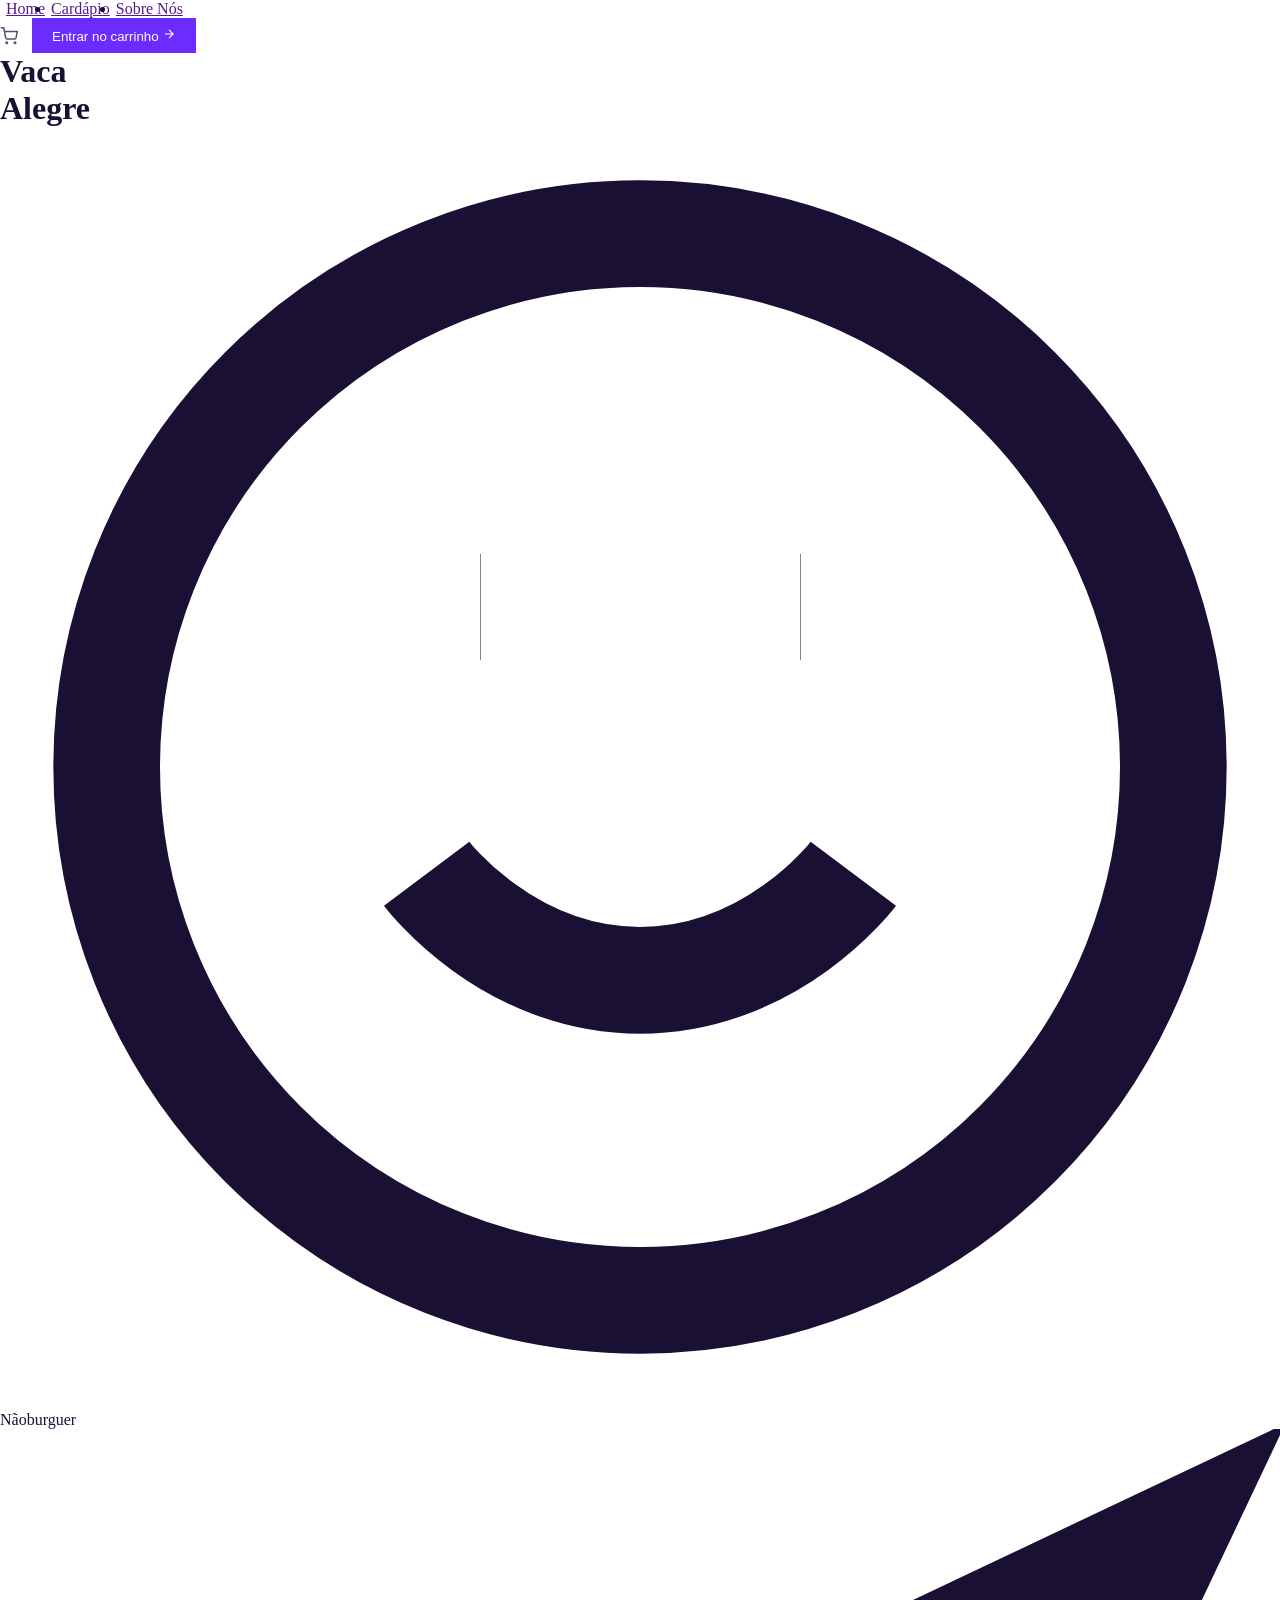
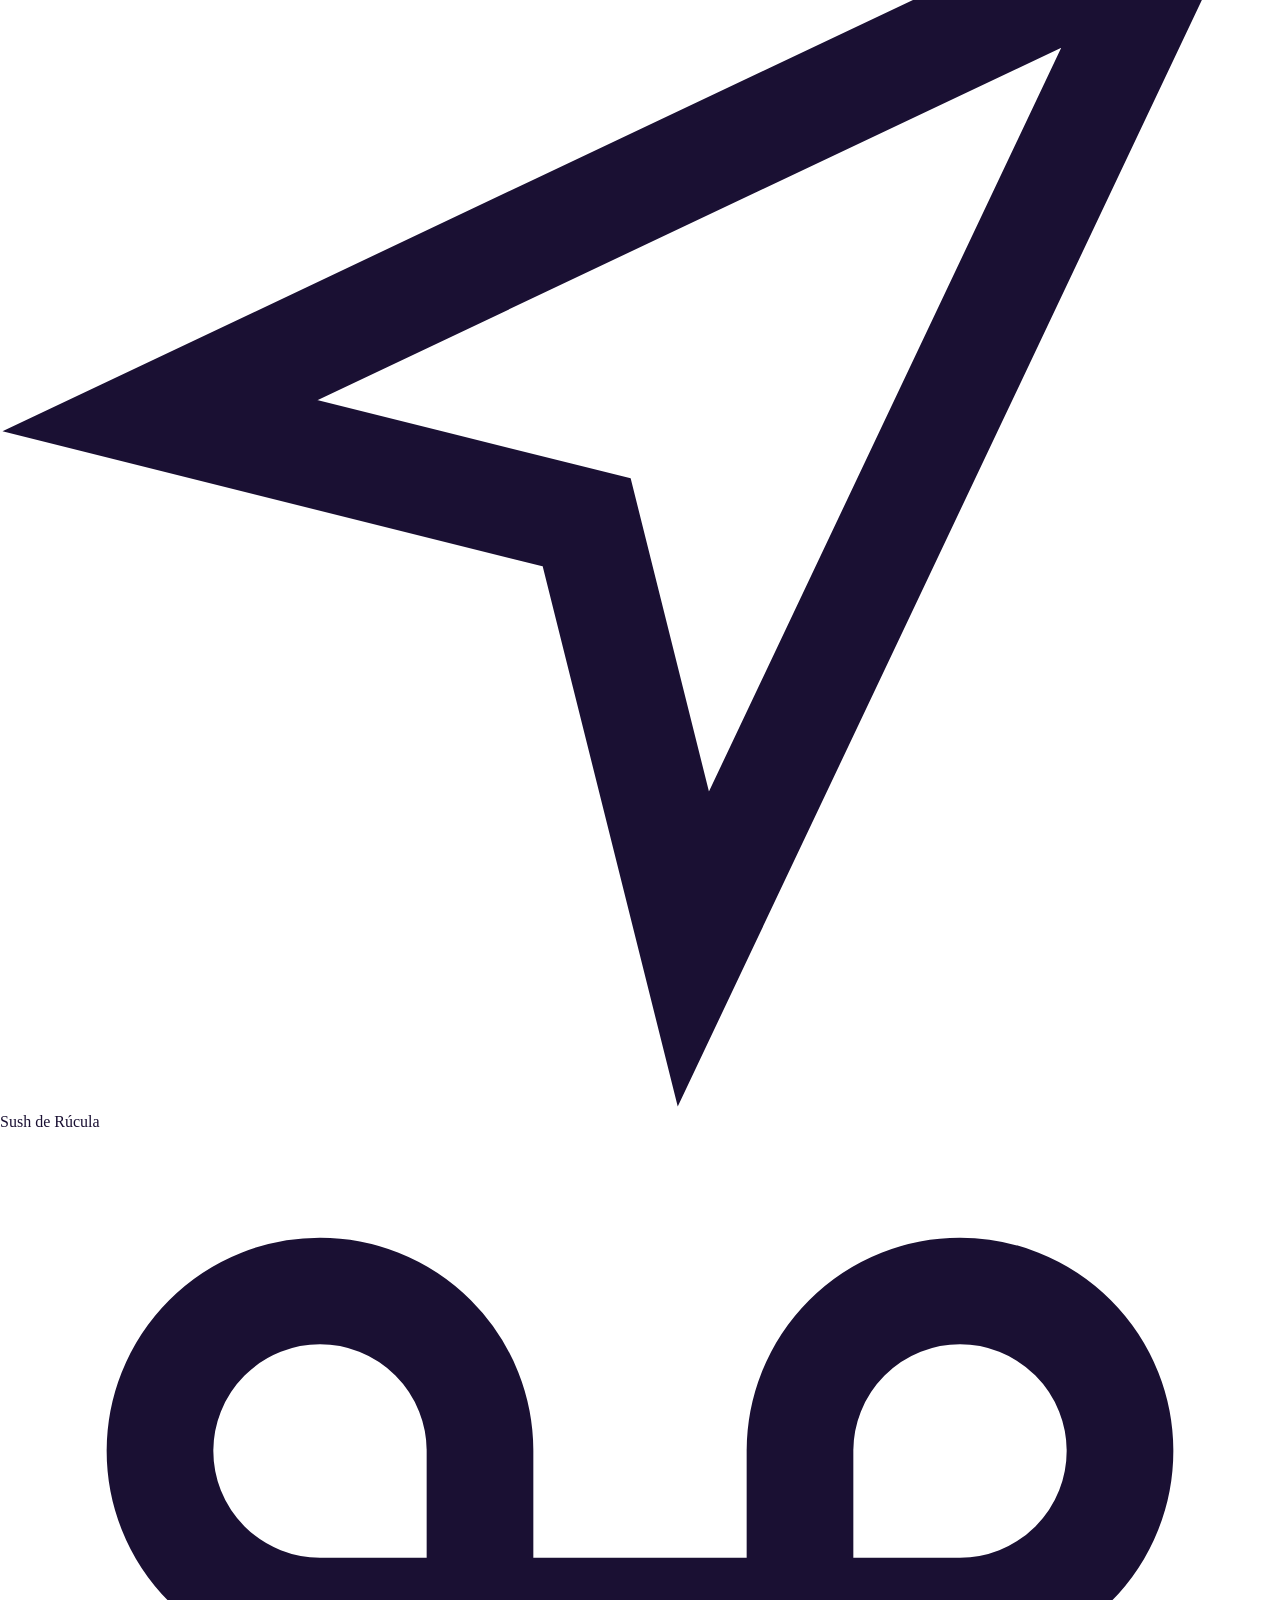
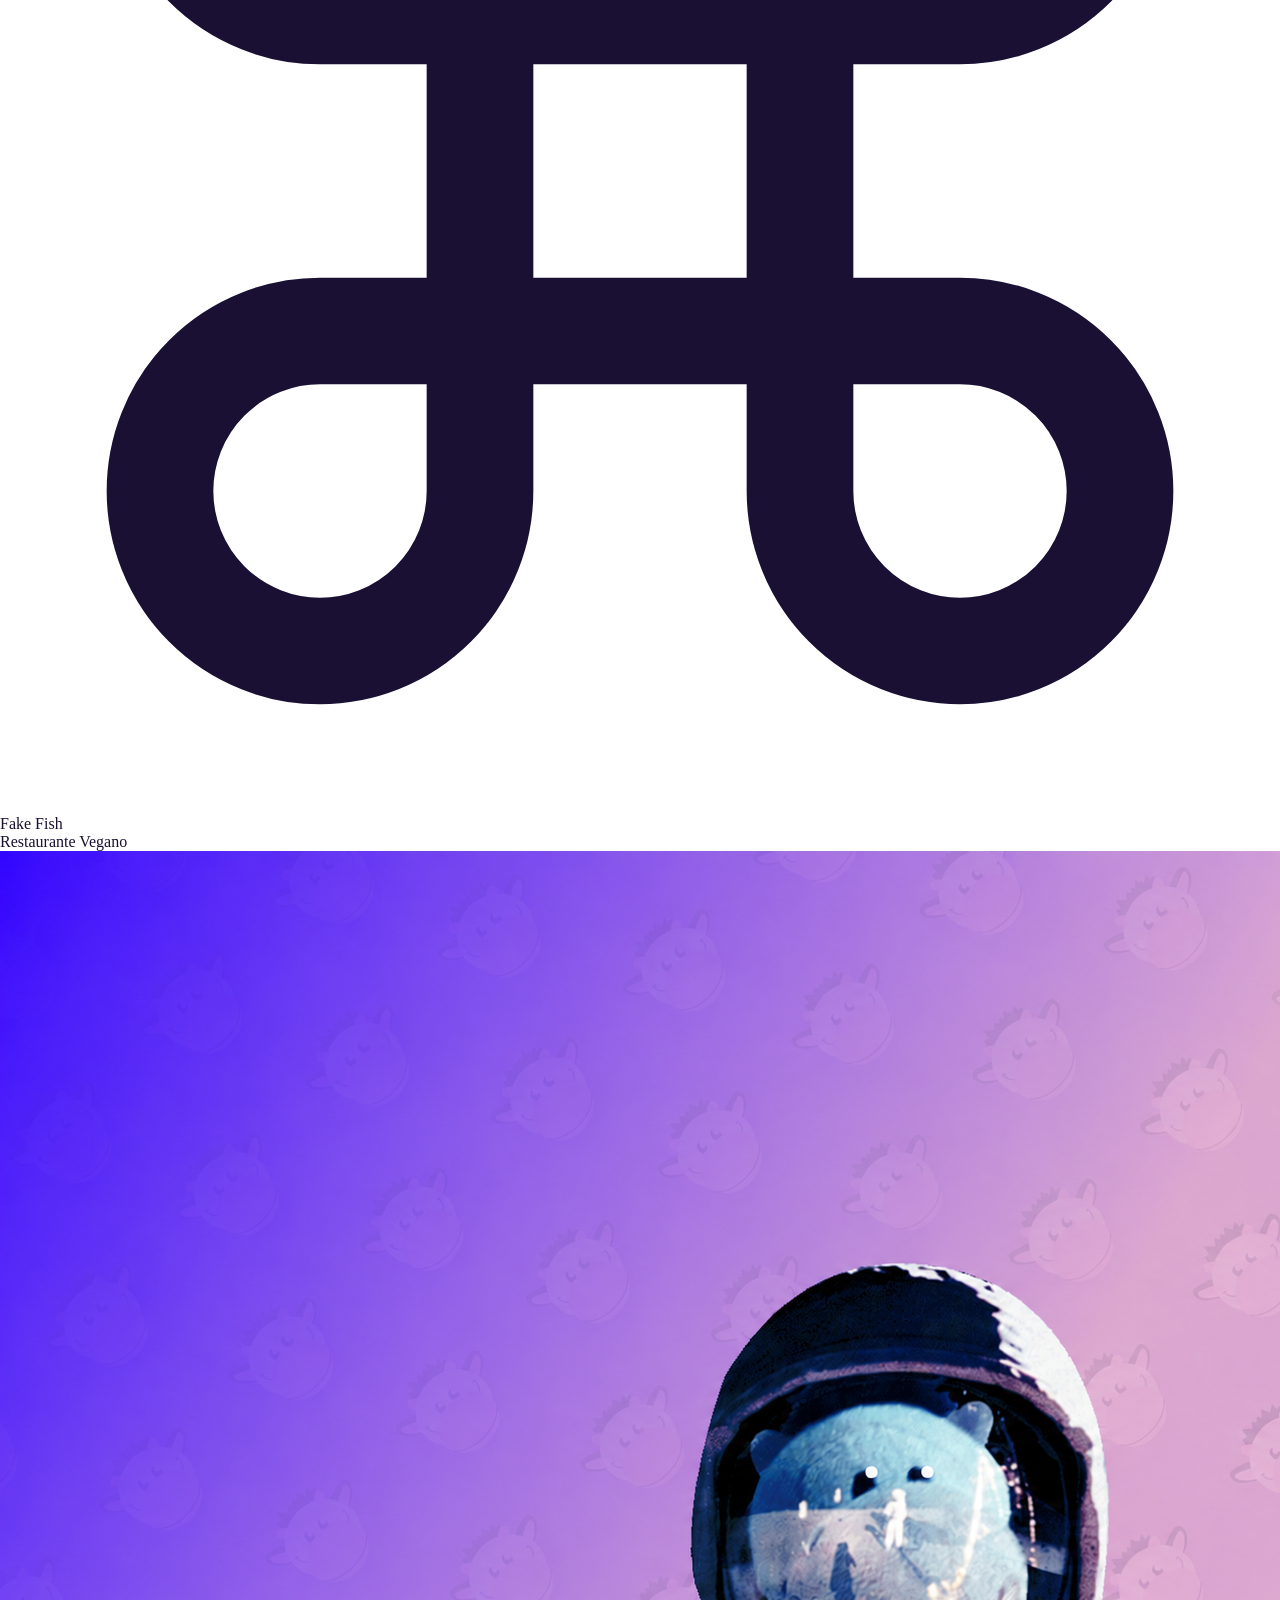
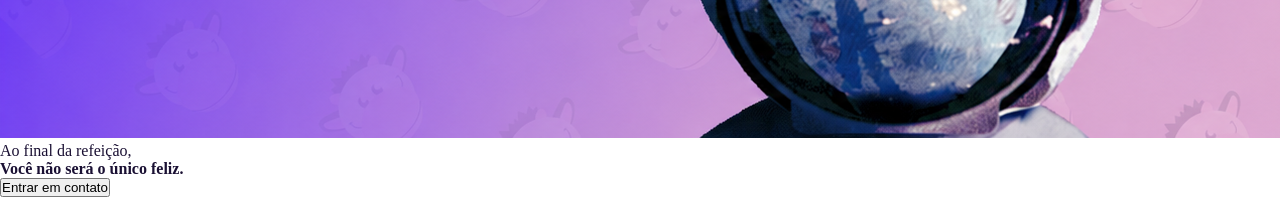
==== SITE/index.html @ 046a637c "Primeiro commit" ====
<!DOCTYPE html>
<html lang="en">

<head>
    <meta charset="UTF-8">
    <meta name="viewport" content="width=device-width, initial-scale=1.0">
    <title>Vaca Alegre - Restaurante Vegano</title>
    <link rel="stylesheet" href="style.css">
</head>

<body>
    <nav>
        <ul class="nav-logo">
            <img src="imagens/vaca-alegre-marca.svg" alt="">
            </div class="nav-links">
            <li><a href="">Home</a></li>
            <li><a href="">Cardápio</a></li>
            <li><a href="">Sobre Nós</a></li>
        </ul>

        <div class="nav-actions">
            <span class="nav-cart">
                <svg viewBox="0 0 24 24" fill="none" stroke="currentColor" stroke-width="2" width="18" height="18"><circle cx="9" cy="21" r="1"/><circle cx="20" cy="21" r="1"/><path d="M1 1h4l2.68 13.39a2 2 0 0 0 2 1.61h9.72a2 2 0 0 0 2-1.61L23 6H6"/></svg>
            </span>
            <button class="btn-entrar">
                Entrar no carrinho
                <svg viewBox="0 0 24 24" fill="none" stroke="currentColor" stroke-width="2"><path d="M5 12h14M12 5l7 7-7 7"/></svg>
            </button>

        </div>
    </nav>
    <div class="hero-topo">
        <div class="hero-text">
            <h1 class="hero-title">
                Vaca <br>
                <span class="alegre">Alegre</span>
            </h1>
        </div>
        <div class="hero-menu">
            <div class="hero-menu-item">
                <svg viewBox="0 0 24 24" fill="none" stroke="currentColor" stroke-width="2"><circle cx="12" cy="12" r="10"/><path d="M8 14s1.5 2 4 2 4-2 4-2"/><line x1="9" y1="9" x2="9.01" y2="9"/><line x1="15" y1="9" x2="15.01" y2="9"/></svg>
                Nãoburguer
            </div>
            <div class="hero-menu-item">
                <svg viewBox="0 0 24 24" fill="none" stroke="currentColor" stroke-width="2"><path d="M3 11l19-9-9 19-2-8-8-2z"/></svg>
                Sush de Rúcula
            </div>
            <div class="hero-menu-item">
                <svg viewBox="0 0 24 24" fill="none" stroke="currentColor" stroke-width="2"><path d="M18 3a3 3 0 0 0-3 3v12a3 3 0 0 0 3 3 3 3 0 0 0 3-3 3 3 0 0 0-3-3H6a3 3 0 0 0-3 3 3 3 0 0 0 3 3 3 3 0 0 0 3-3V6a3 3 0 0 0-3-3 3 3 0 0 0-3 3 3 3 0 0 0 3 3h12a3 3 0 0 0 3-3 3 3 0 0 0-3-3z"/></svg>
                Fake Fish
            </div>
            <div class="hero-menu-item active">
                Restaurante Vegano
            </div>

        </div>
        <div class="hero banner">
            <img src="imagens/espaco.png" alt="">
            <div class="hero-banner-content">
                <p>
                    Ao final da refeição, <br>
                    <strong>Você não será o único feliz.</strong>
                </p>
                <button class="btn-contato">
                    Entrar em contato
                </button>

            </div>

        </div>

    </div>

    </div>
</body>

</html>
---- SITE/style.css ----
*{
    box-sizing: border-box;
    margin: 0;
    padding: 0;
} 
body{
    background-color: #fff;
    color: #1a1033;
    overflow-x: hidden;
}
.nav{
    display: flex;
    align-items: center;
    justify-content: space-between;
    padding: 18px 48px;
    position: fixed;
    background-color: rgba(255,255,255, 0.92);
    top: 0;
    backdrop-filter: blur(12px);
    border-bottom: 2px solide rgba(108, 43, 255, 0.07);
}
.nav-logo{
    display: flex;
    align-items: center;
    gap: 6px;
}
.nav-links{
    display: flex;
    gap: 32px;
}
.nav-links a{
    text-decoration: none;
    font-weight: bold;
    text-decoration: uppercase;
    color: #5a4b7a;
}
.nav-links a:hover{
    color: #6c2bff;
}
.nav-actions{
    display: flex;
    align-items: center;
    gap: 14px;
}
.nav-cart{
    color: #5a4b7a;
    display: flex;
    align-items: center;
    gap: 4px;
}
.btn-entrar{
    background-color: #6c2bff;
    color: white;
    border: none;
    padding: 9px 20px;
    cursor: pointer;
    gap: 6px;
    transform: background .2s,transform .15s;
}
.btn-entrar:hover{
    background: #5519ee;
    transform: translateY(-1px);
}
.btn-entrar svg{
    width: 14px; height: 14px;
}
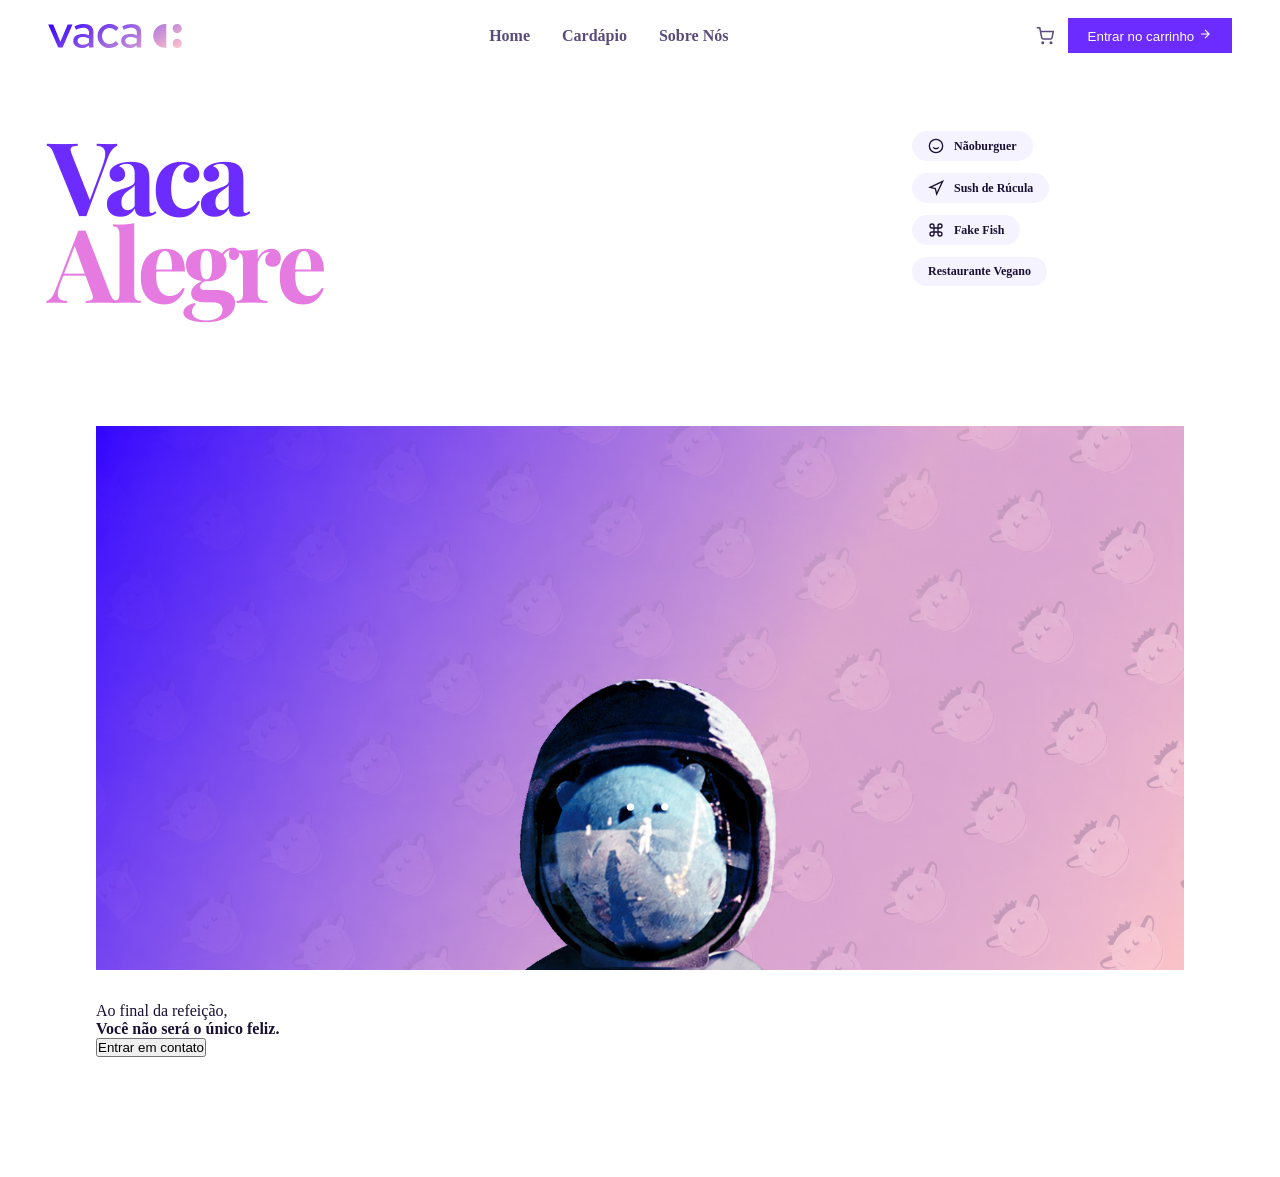
==== commit 292f6d88: "aula1606" ====
--- a/SITE/index.html
+++ b/SITE/index.html
@@ -10,9 +10,11 @@
 
 <body>
     <nav>
-        <ul class="nav-logo">
+       <div class="nav-logo">
             <img src="imagens/vaca-alegre-marca.svg" alt="">
-            </div class="nav-links">
+        </div>    
+       
+         <ul class="nav-links">
             <li><a href="">Home</a></li>
             <li><a href="">Cardápio</a></li>
             <li><a href="">Sobre Nós</a></li>
@@ -29,6 +31,7 @@
 
         </div>
     </nav>
+    <div class="hero">
     <div class="hero-topo">
         <div class="hero-text">
             <h1 class="hero-title">
@@ -54,6 +57,7 @@
             </div>
 
         </div>
+        </div>
         <div class="hero banner">
             <img src="imagens/espaco.png" alt="">
             <div class="hero-banner-content">
--- a/SITE/style.css
+++ b/SITE/style.css
@@ -1,3 +1,4 @@
+@import url('https://fonts.googleapis.com/css2?family=Playfair+Display:ital,wght@0,400..900;1,400..900&display=swap');
 *{
     box-sizing: border-box;
     margin: 0;
@@ -8,12 +9,12 @@
     color: #1a1033;
     overflow-x: hidden;
 }
-.nav{
+nav{
     display: flex;
     align-items: center;
     justify-content: space-between;
     padding: 18px 48px;
-    position: fixed;
+    position: sticky;
     background-color: rgba(255,255,255, 0.92);
     top: 0;
     backdrop-filter: blur(12px);
@@ -27,6 +28,7 @@
 .nav-links{
     display: flex;
     gap: 32px;
+    list-style: none;
 }
 .nav-links a{
     text-decoration: none;
@@ -64,4 +66,62 @@
 .btn-entrar svg{
     width: 14px; height: 14px;
 }
+.hero{
+    padding: 60px 48px;
+    position: relative;
+    display: flex;
+    flex-direction: column;
+    gap: 32px;
+}
+.hero-topo{
+    display: flex;
+    justify-content: space-between;
+    align-items: flex-start;
+    width: 100%;
+    margin-bottom: 30px;
+}
+.hero-text{
+    flex: 1;
+    min-width: 400px;
+}
+.hero-title{
+font-family: "Playfair Display", serif;
+font-weight: bold;
+font-size: 102px;
+line-height: .85;
+letter-spacing: -5px;
+color: #6c2bff;
+}
+.hero-title .alegre{
+    color: #e57ae0;
+}
+.hero-menu{
+    width: 320px;
+    display: flex;
+    flex-direction: column;
+    gap: 12px;
+    margin-left: auto;
+}
+.hero-menu-item{
+    display: flex;
+    align-items: center;
+    gap: 10px;
+    font-weight: bold;
+    background-color: #f5f3ff;
+    border-radius: 40px;
+    padding: 7px 16px;
+    width: fit-content;
+    cursor: pointer;
+    transition: background .2s;
+    font-size: 12px;
+}
+.hero-menu-item:hover{
+    background-color: #ede8ff;
+}
+.hero-menu-item svg{
+    width: 16px;
+    height: 16px;
+    flex-shrink: 0S;
+}
 
+
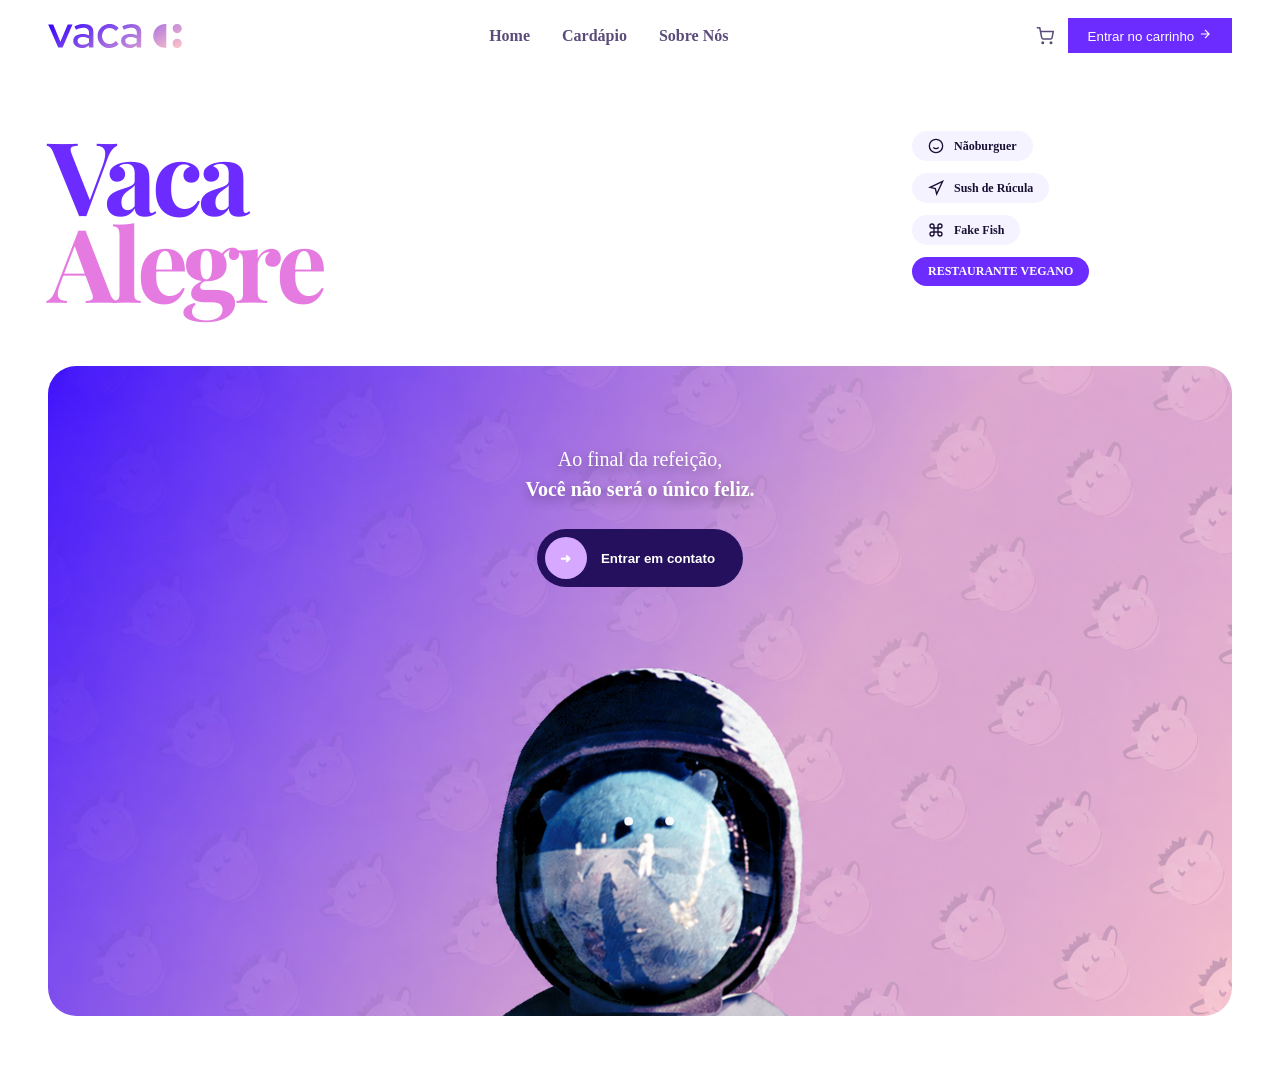
==== commit c13e16dc: "Add files via upload" ====
--- a/SITE/index.html
+++ b/SITE/index.html
@@ -58,7 +58,7 @@
 
         </div>
         </div>
-        <div class="hero banner">
+        <div class="hero-banner">
             <img src="imagens/espaco.png" alt="">
             <div class="hero-banner-content">
                 <p>
--- a/SITE/style.css
+++ b/SITE/style.css
@@ -123,5 +123,73 @@
     height: 16px;
     flex-shrink: 0S;
 }
+.hero-menu-item.active{
+    color: #fff;
+    text-transform: uppercase;
+    font-weight: bold;
+    background-color: #6c2bff;
+}
+.hero-banner{
+
+    position: relative;
+    border-radius: 28px;
+    min-height: 300px;
+    overflow: hidden;
+}
+.hero-banner img{
+    width: 100%;
+    height: 650px;
+    object-fit: cover;
+    display: block;
+}
+.hero-banner-content{
+    position: absolute;
+    top: 12%;
+    left: 50%;
+    text-align: center;
+    width: 100%;
+    transform: translateX(-50%);
+}
+.hero-banner-content p{
+    color: white;
+    margin-bottom: 25px;
+    font-size: 20px;
+    text-shadow: 0 4px 12px rgba(0,0,0,.35);
+    line-height: 1.5;
+}
+.hero-banner-content p strong{
+    color: #fff;
+    font-weight: bold;
+}
+.btn-contato{
+    display: inline-flex;
+    align-items: center;
+    gap: 14px;
+    background-color: #24105c;
+    color: white;
+    border: none;
+    border-radius: 50px;
+    padding: 8px 28px 8px 8px;
+    font-weight: bold;
+    cursor: pointer;
+    transition: all .3s ease;
+}
+.btn-contato::before{
+    content: "➜";
+    width: 42px;
+    height: 42px;
+    background-color: #d7a8ff;
+    border-radius: 50px;
+    display: flex;
+    align-items: center;
+    justify-content: center;
+    transition: trasform 4. ease;
+}
+.btn-contato:hover::before{
+    transform: translateX(10px);
+}
+.btn-contato:hover{
+    transform: translateY(-2px);
+}
 
 
